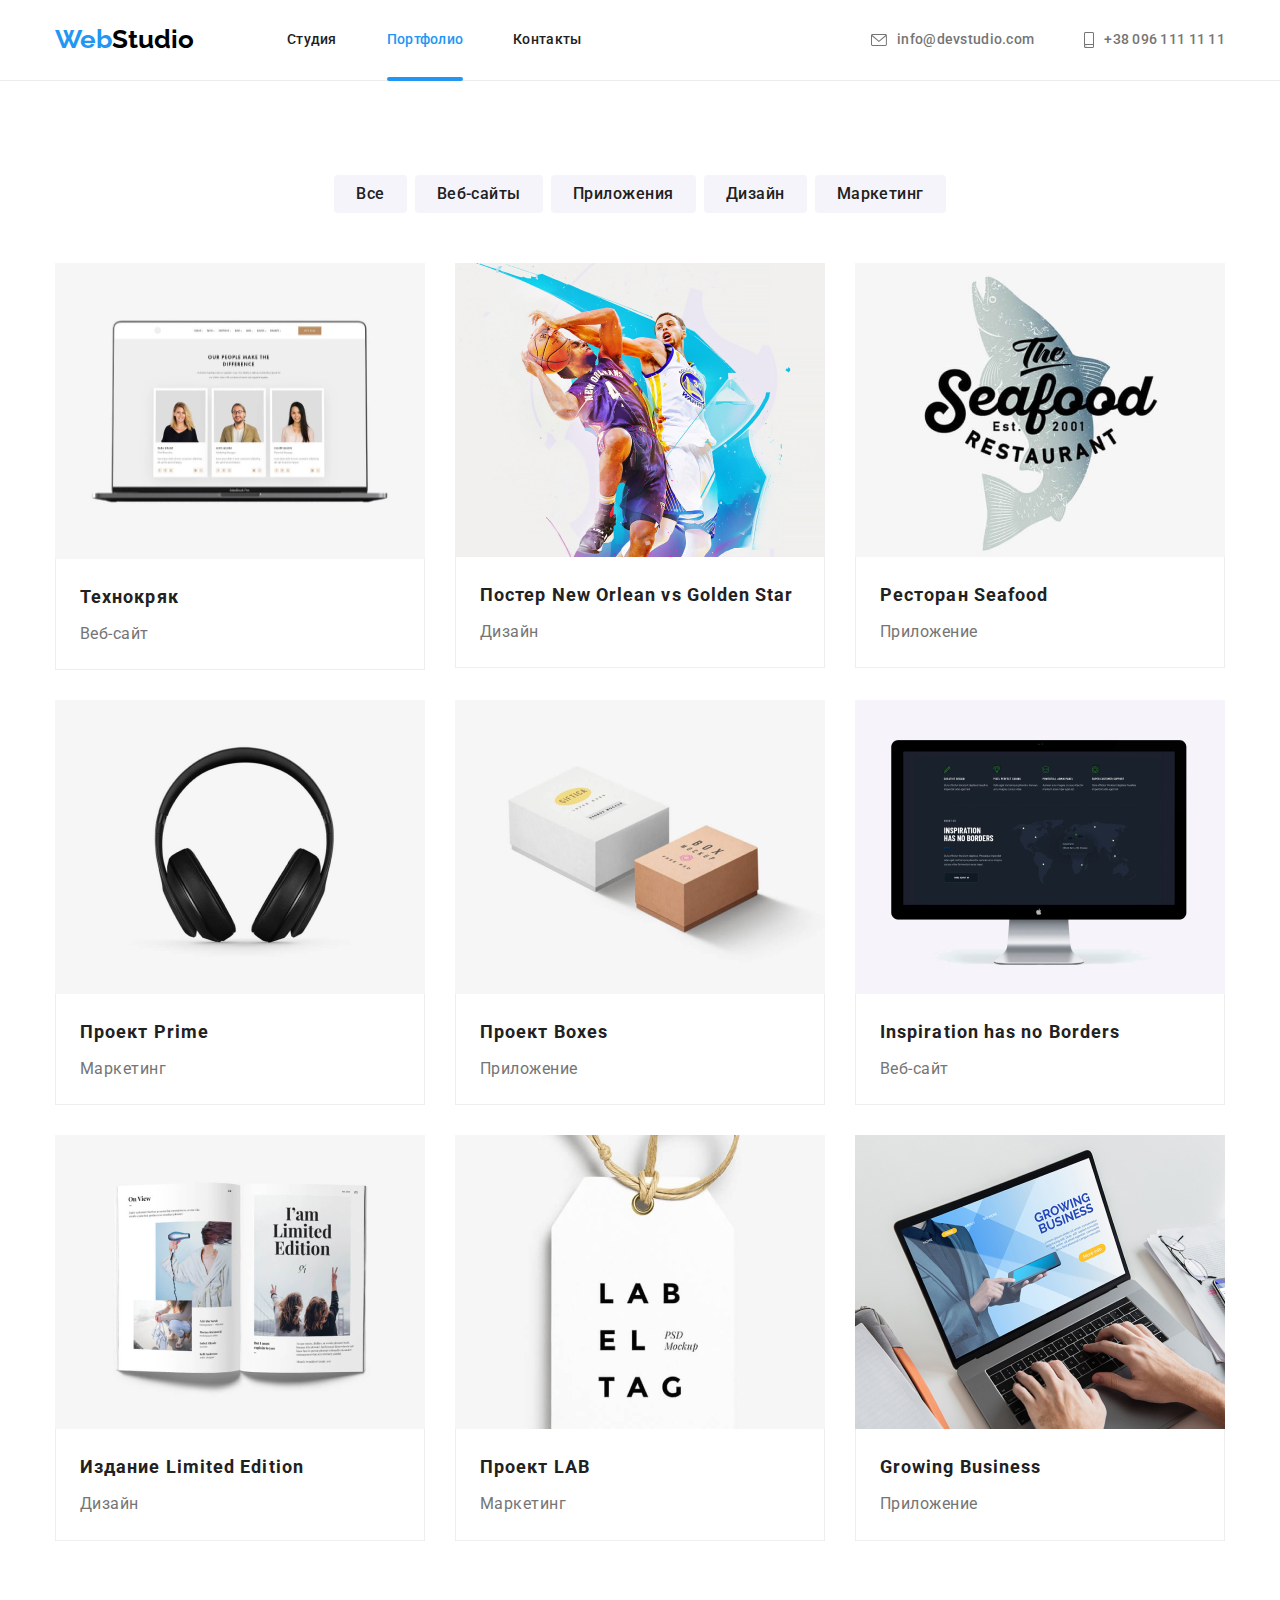
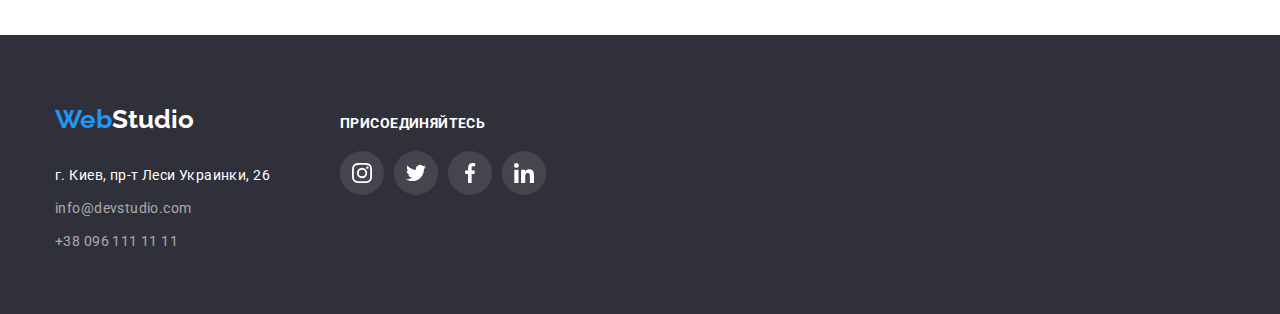
==== portfolio.html @ e7497362 "hw6" ====
<!DOCTYPE html>
<html lang="en">
  <head>
    <meta charset="UTF-8" />
    <meta http-equiv="X-UA-Compatible" content="IE=edge" />
    <meta name="viewport" content="width=<device-width>, initial-scale=1.0" />
    <title>Портфолио</title>
    <link rel="preconnect" href="https://fonts.googleapis.com" />
    <link rel="preconnect" href="https://fonts.gstatic.com" crossorigin />
    <link
      href="https://fonts.googleapis.com/css2?family=Raleway:wght@700&family=Roboto:wght@400;500;700;900&display=swap"
      rel="stylesheet"
    />
    <link rel="stylesheet" href="./css/normalize.css" />
    <link rel="stylesheet" href="./css/styles.css" />
  </head>
  <body>
    <header class="header">
      <div class="container header-link">
        <nav>
          <a href="./index.html" class="logo"><span class="web-blue">Web</span>Studio</a>
          <ul class="list site-nav">
            <li class="item"><a href="./index.html" class="nav-link">Студия</a></li>
            <li class="item"><a href="./portfolio.html" class="nav-link active">Портфолио</a></li>
            <li class="item"><a href="@" class="nav-link">Контакты</a></li>
          </ul>
        </nav>
        <ul class="list nav-contacts">
          <li class="item">
            <a href="mailto:info@devstudio.com" class="contacts header-email">
              <svg class="icon-email" width="20" height="20">
                <use href="./images/icons.svg#icon-icon-email"></use>
              </svg>
              info@devstudio.com</a
            >
          </li>
          <li class="item">
            <a href="tel:+380961111111" class="contacts header-phone"
              ><svg class="icon-phone" width="20" height="20">
                <use href="./images/icons.svg#icon-icon-phone"></use></svg
              >+38 096 111 11 11</a
            >
          </li>
        </ul>
      </div>
    </header>

    <main>
      <section class="portfolio">
        <div class="container">
          <h1 class="visually-hidden">Портфолио</h1>
          <ul class="btn-list list">
            <li><button type="button" class="menu-batton">Все</button></li>
            <li><button type="button" class="menu-batton">Веб-сайты</button></li>
            <li><button type="button" class="menu-batton">Приложения</button></li>
            <li><button type="button" class="menu-batton">Дизайн</button></li>
            <li><button type="button" class="menu-batton">Маркетинг</button></li>
          </ul>

          <ul class="portfolio-list list">
            <li class="portfolio-item">
              <a href="@" class="link-portfolio">
                <div class="portfolio-content">
                  <img src="./images/portfolio/img1.jpg" alt="Веб-сайт" width="370" height="296" />
                  <p class="portfolio-content-text">
                    Ресурс предлагает комплексные предложения с разным уровнем функционала и
                    сервисов. Все это позволит посетителю получить исчерпывающие сведения о компании
                    или частном лице.
                  </p>
                </div>

                <div class="portfolio-text">
                  <h2 class="portfolio-title">Технокряк</h2>
                  <p class="portfolio-descr">Веб-сайт</p>
                </div>
              </a>
            </li>

            <li class="portfolio-item">
              <a href="@" class="link-portfolio">
                <div class="portfolio-content">
                  <img src="./images/portfolio/img2.jpg" alt="Постер" width="370" />
                  <p class="portfolio-content-text">
                    Ресурс предлагает комплексные предложения с разным уровнем функционала и
                    сервисов. Все это позволит посетителю получить исчерпывающие сведения о компании
                    или частном лице.
                  </p>
                </div>
                <div class="portfolio-text">
                  <h2 class="portfolio-title">Постер New Orlean vs Golden Star</h2>
                  <p class="portfolio-descr">Дизайн</p>
                </div>
              </a>
            </li>
            <li class="portfolio-item">
              <a href="@" class="link-portfolio">
                <div class="portfolio-content">
                  <img src="./images/portfolio/img3.jpg" alt="Приложение" width="370" />
                  <p class="portfolio-content-text">
                    Ресурс предлагает комплексные предложения с разным уровнем функционала и
                    сервисов. Все это позволит посетителю получить исчерпывающие сведения о компании
                    или частном лице.
                  </p>
                </div>
                <div class="portfolio-text">
                  <h2 class="portfolio-title">Ресторан Seafood</h2>
                  <p class="portfolio-descr">Приложение</p>
                </div>
              </a>
            </li>
            <li class="portfolio-item">
              <a href="@" class="link-portfolio">
                <div class="portfolio-content">
                  <img src="./images/portfolio/img4.jpg" alt="Маркетинг" width="370" />
                  <p class="portfolio-content-text">
                    Ресурс предлагает комплексные предложения с разным уровнем функционала и
                    сервисов. Все это позволит посетителю получить исчерпывающие сведения о компании
                    или частном лице.
                  </p>
                </div>
                <div class="portfolio-text">
                  <h2 class="portfolio-title">Проект Prime</h2>
                  <p class="portfolio-descr">Маркетинг</p>
                </div>
              </a>
            </li>
            <li class="portfolio-item">
              <a href="@" class="link-portfolio">
                <div class="portfolio-content">
                  <img src="./images/portfolio/img5.jpg" alt="Приложение" width="370" />
                  <p class="portfolio-content-text">
                    Ресурс предлагает комплексные предложения с разным уровнем функционала и
                    сервисов. Все это позволит посетителю получить исчерпывающие сведения о компании
                    или частном лице.
                  </p>
                </div>
                <div class="portfolio-text">
                  <h2 class="portfolio-title">Проект Boxes</h2>
                  <p class="portfolio-descr">Приложение</p>
                </div>
              </a>
            </li>
            <li class="portfolio-item">
              <a href="@" class="link-portfolio">
                <div class="portfolio-content">
                  <img src="./images/portfolio/img6.jpg" alt="Веб-сайт" width="370" />
                  <p class="portfolio-content-text">
                    Ресурс предлагает комплексные предложения с разным уровнем функционала и
                    сервисов. Все это позволит посетителю получить исчерпывающие сведения о компании
                    или частном лице.
                  </p>
                </div>
                <div class="portfolio-text">
                  <h2 class="portfolio-title">Inspiration has no Borders</h2>
                  <p class="portfolio-descr">Веб-сайт</p>
                </div>
              </a>
            </li>
            <li class="portfolio-item">
              <a href="@" class="link-portfolio">
                <div class="portfolio-content">
                  <img src="./images/portfolio/img7.jpg" alt="Дизайн" width="370" />
                  <p class="portfolio-content-text">
                    Ресурс предлагает комплексные предложения с разным уровнем функционала и
                    сервисов. Все это позволит посетителю получить исчерпывающие сведения о компании
                    или частном лице.
                  </p>
                </div>
                <div class="portfolio-text">
                  <h2 class="portfolio-title">Издание Limited Edition</h2>
                  <p class="portfolio-descr">Дизайн</p>
                </div>
              </a>
            </li>
            <li class="portfolio-item">
              <a href="@" class="link-portfolio">
                <div class="portfolio-content">
                  <img src="./images/portfolio/img8.jpg" alt="Маркетинг" width="370" />
                  <p class="portfolio-content-text">
                    Ресурс предлагает комплексные предложения с разным уровнем функционала и
                    сервисов. Все это позволит посетителю получить исчерпывающие сведения о компании
                    или частном лице.
                  </p>
                </div>
                <div class="portfolio-text">
                  <h2 class="portfolio-title">Проект LAB</h2>
                  <p class="portfolio-descr">Маркетинг</p>
                </div>
              </a>
            </li>
            <li class="portfolio-item">
              <a href="@" class="link-portfolio">
                <div class="portfolio-content">
                  <img src="./images/portfolio/img9.jpg" alt="Приложение" width="370" />

                  <p class="portfolio-content-text">
                    Ресурс предлагает комплексные предложения с разным уровнем функционала и
                    сервисов. Все это позволит посетителю получить исчерпывающие сведения о компании
                    или частном лице.
                  </p>
                </div>
                <div class="portfolio-text">
                  <h2 class="portfolio-title">Growing Business</h2>
                  <p class="portfolio-descr">Приложение</p>
                </div>
              </a>
            </li>
          </ul>
        </div>
      </section>
    </main>

    <footer class="footer">
      <div class="container footer-content">
        <div class="all-contacts">
          <a href="./index.html" class="logo-footer"><span class="web-blue">Web</span>Studio</a>
          <address class="address-content">
            <p class="footer-address">г. Киев, пр-т Леси Украинки, 26</p>
            <ul class="footer-contact list">
              <li class="footer-email">
                <a href="mailto:info@devstudio.com" class="email">info@devstudio.com</a>
              </li>
              <li class="footer-number">
                <a href="tel:+380961111111" class="number">+38 096 111 11 11</a>
              </li>
            </ul>
          </address>
        </div>

        <div class="icon-social-media">
          <h2 class="cta">Присоединяйтесь</h2>
          <ul class="list icon-list">
            <li class="footer-icon-item">
              <a href="" class="footer-soc-link">
                <svg class="footer-soc-icon" width="20" height="20">
                  <use href="./images/icons.svg#icon-instagram-grey"></use>
                </svg>
              </a>
            </li>
            <li class="footer-icon-item">
              <a href="" class="footer-soc-link">
                <svg class="footer-soc-icon" width="20" height="20">
                  <use href="./images/icons.svg#icon-twitter-grey"></use>
                </svg>
              </a>
            </li>
            <li class="footer-icon-item">
              <a href="" class="footer-soc-link">
                <svg class="footer-soc-icon" width="20" height="20">
                  <use href="./images/icons.svg#icon-facebook-grey"></use>
                </svg>
              </a>
            </li>
            <li class="footer-icon-item">
              <a href="" class="footer-soc-link">
                <svg class="footer-soc-icon" width="20" height="20">
                  <use href="./images/icons.svg#icon-linkedin-grey"></use>
                </svg>
              </a>
            </li>
          </ul>
        </div>
      </div>
    </footer>
  </body>
</html>
---- css/styles.css ----
body {
  font-family: 'Roboto';
  color: #757575;
}

:root {
  --titles-text-color: #212121;
  --main-text-color: #757575;
  --accent-text-color: #2196f3;
}

.container {
  width: 1200px;
  padding: 0 15px;
  margin: 0 auto;
}

.header {
  border-bottom: 1px solid #ececec;
  background: #ffffff;
}

.logo {
  font-family: 'Raleway';
  font-style: normal;
  font-weight: 700;
  font-size: 26px;
  line-height: 1.9;
  color: #000000;
  text-decoration: none;
  margin-right: 93px;
}

.web-blue {
  font-family: 'Raleway';
  font-style: normal;
  font-weight: 700;
  font-size: 26px;
  line-height: 1.9;
  color: var(--accent-text-color);
}

.list {
  list-style: none;
  margin: 0;
  padding: 0;
}

img {
  display: block;
}

h1,
h2,
h3,
p {
  margin-top: 0;
  margin-bottom: 0;
}

.site-nav {
  display: flex;
  padding-left: 0;
}

.nav-content {
  display: flex;
  align-items: center;
}

.site-nav {
  gap: 50px;
}

.nav-link {
  font-weight: 500;
  font-size: 14px;
  line-height: 1.1;
  letter-spacing: 0.02em;
  color: var(--titles-text-color);
  text-decoration: none;
  padding-top: 32px;
  padding-bottom: 32px;
  display: block;

  transition: color 250ms cubic-bezier(0.4, 0, 0.2, 1);
}

.nav-link:hover {
  color: var(--accent-text-color);
}
.nav-link:focus {
  color: var(--accent-text-color);
}

.active {
  color: var(--accent-text-color);
  position: relative;
}

.active::after {
  content: '';
  width: 100%;
  height: 4px;
  bottom: -1.5px;
  left: 0;
  background: var(--accent-text-color);
  border-radius: 2px;
  display: block;
  position: absolute;
}

.nav-contacts {
  display: flex;
  margin-left: auto;
  gap: 50px;
}

nav {
  display: flex;
  align-items: center;
}

.icon-email {
  width: 16px;
  height: 12px;
  margin-right: 10px;
  fill: currentColor;
}

.icon-phone {
  width: 10px;
  height: 16px;
  margin-right: 10px;
  fill: currentColor;
}

.contacts {
  font-weight: 500;
  font-size: 14px;
  line-height: 1.1;
  letter-spacing: 0.02em;
  text-decoration: none;
  color: var(--main-text-color);
  padding-top: 32px;
  padding-bottom: 32px;
  display: flex;
  align-items: center;

  transition: color 250ms cubic-bezier(0.4, 0, 0.2, 1);
}

.contacts:hover {
  color: var(--accent-text-color);
}

.contacts:focus {
  color: var(--accent-text-color);
}

.header-link {
  display: flex;
}

.hero {
  background: #2f303a;
  padding-top: 200px;
  padding-bottom: 200px;
  text-align: center;
}

.overlay {
  max-width: 1600px;
  height: 600px;
  background-image: linear-gradient(to right, rgba(47, 48, 58, 0.4), rgba(47, 48, 58, 0.4)),
    url(../images/studio/hero-img.jpg);
  margin: 0 auto;
  padding-top: 200px;
  padding-bottom: 200px;
  text-align: center;
}

.title {
  font-weight: 900;
  font-size: 44px;
  line-height: 1.4;
  letter-spacing: 0.06em;
  text-transform: uppercase;
  color: #ffffff;
  margin: 0 auto 30px;
  max-width: 696px;
}

.order-buttom {
  background: var(--accent-text-color);
  box-shadow: 0px 4px 4px rgba(0, 0, 0, 0.15);
  border-radius: 4px;
  border: none;
  font-family: 'Roboto';
  font-style: normal;
  font-weight: 700;
  font-size: 16px;
  line-height: 1.9;
  color: #ffffff;
  cursor: pointer;
  padding: 10px 32px;

  transition: background 250ms cubic-bezier(0.4, 0, 0.2, 1);
}
.order-buttom:hover {
  background: #188ce8;
}

.order-buttom:focus {
  background: var(--accent-text-color);
}

.benefits {
  display: flex;
  gap: 30px;
}

.benefits-content {
  width: 270px;
}

.benefits-content::before {
  content: '';
  display: block;
  height: 120px;
  background-color: #f5f4fa;
  background-position: center;
  background-size: 70px;
  background-repeat: no-repeat;
}
.icon-attention::before {
  background-image: url(../images/icon/benefits1.svg);
}

.icon-punctuality::before {
  background-image: url(../images/icon/benefits2.svg);
}

.icon-planning::before {
  background-image: url(../images/icon/benefits3.svg);
}

.icon-technologies::before {
  background-image: url(../images/icon/benefits4.svg);
}

.benefits-title {
  font-weight: 700;
  font-size: 14px;
  line-height: 1.1;
  letter-spacing: 0.03em;
  text-transform: uppercase;
  color: var(--titles-text-color);
  margin-top: 30px;
  margin-bottom: 10px;
}
.benefits-descr {
  font-size: 14px;
  line-height: 1.7;
  letter-spacing: 0.03em;
}

.main-benefits {
  padding-top: 94px;
  padding-bottom: 94px;
}

.business-title {
  font-weight: 700;
  font-size: 36px;
  line-height: 1.2;
  text-align: center;
  letter-spacing: 0.03em;
  color: var(--titles-text-color);
  margin-bottom: 50px;
}

.business {
  padding-bottom: 94px;
}
.business-list {
  display: flex;
  gap: 30px;
}

.business-item {
  width: 370px;
  position: relative;
}

.business-dscr {
  position: absolute;
  bottom: 0;
  background: rgba(47, 48, 58, 0.8);
  width: 370px;
  height: 70px;
  font-weight: 700;
  font-size: 14px;
  line-height: 16px;
  text-align: center;
  letter-spacing: 0.03em;
  text-transform: uppercase;
  color: #ffffff;
  padding-top: 27px;
}

.team {
  background: #f5f4fa;
  padding-top: 94px;
  padding-bottom: 94px;
}

.man {
  background-color: #ffffff;
  width: 270px;
  box-shadow: 0px 1px 3px rgba(0, 0, 0, 0.12), 0px 1px 1px rgba(0, 0, 0, 0.14),
    0px 2px 1px rgba(0, 0, 0, 0.2);
  border-radius: 0px 0px 4px 4px;
}

.man-list {
  gap: 30px;
  display: flex;
}
.our-team-title {
  font-weight: 700;
  font-size: 36px;
  line-height: 1.2;
  text-align: center;
  letter-spacing: 0.03em;
  color: var(--titles-text-color);
  margin-bottom: 50px;
}

.name {
  font-weight: 500;
  font-size: 16px;
  line-height: 1.2;
  text-align: center;
  letter-spacing: 0.03em;
  color: var(--titles-text-color);
  margin-bottom: 10px;
}

.profession {
  font-size: 16px;
  line-height: 1.2;
  text-align: center;
  letter-spacing: 0.03em;
  margin-bottom: 16px;
}

.team-content {
  padding: 30px 30px;
}

.icon-soc {
  display: flex;
  justify-content: center;
  gap: 10px;
}

.soc-link {
  width: 44px;
  height: 44px;
  border-radius: 50%;
  display: flex;
  align-items: center;
  justify-content: center;
  color: #afb1b8;

  transition: background 250ms cubic-bezier(0.4, 0, 0.2, 1),
    color 250ms cubic-bezier(0.4, 0, 0.2, 1);
}

.soc-icon {
  fill: currentColor;
}

.soc-link:hover {
  color: #ffffff;
  background: #2196f3;
}

.soc-link:focus {
  color: #ffffff;
  background: #2196f3;
}

/* .soc-link:hover {
  background: #2196f3;
}

.soc-link:focus {
  background: #2196f3;
}

.soc-link:hover .soc-icon {
  fill: #ffffff;
}

.soc-icon {
  fill: #afb1b8;
} */

.regular-customers {
  padding-top: 94px;
  padding-bottom: 94px;
}

.customers-title {
  font-weight: 700;
  font-size: 36px;
  line-height: 42px;
  text-align: center;
  letter-spacing: 0.03em;
  color: var(--titles-text-color);
  margin-bottom: 50px;
}

.customers-list {
  display: flex;
  gap: 30px;
  justify-content: center;
}

.customers-link:hover {
  border: 1px solid var(--accent-text-color);
  border-radius: 4px;
  color: var(--accent-text-color);
}

.customers-link:focus {
  border: 1px solid var(--accent-text-color);
  border-radius: 4px;
  color: var(--accent-text-color);
}

.customers-link {
  width: 170px;
  height: 92px;
  color: #afb1b8;
  border: 1px solid #afb1b8;
  border-radius: 4px;
  display: flex;
  justify-content: center;
  align-items: center;

  transition: border 250ms cubic-bezier(0.4, 0, 0.2, 1), color 250ms cubic-bezier(0.4, 0, 0.2, 1),
    border-radius 250ms cubic-bezier(0.4, 0, 0.2, 1);
}

.customers-icon {
  fill: currentColor;
}

.email {
  font-size: 14px;
  line-height: 1.7;
  letter-spacing: 0.03em;
  font-style: normal;
  color: rgba(255, 255, 255, 0.6);
  text-decoration: none;
}

.number {
  font-size: 14px;
  line-height: 1.7;
  letter-spacing: 0.03em;
  font-style: normal;
  color: rgba(255, 255, 255, 0.6);
  text-decoration: none;
}

footer {
  background: #2f303a;
  padding-top: 60px;
  padding-bottom: 60px;
}

.footer-email {
  margin-bottom: 9px;
}

.address-content {
  margin-top: 20px;
}

.footer-address {
  margin-bottom: 9px;
  font-size: 14px;
  line-height: 1.7;
  letter-spacing: 0.03em;
  font-style: normal;
  color: #ffffff;
}

.logo-footer {
  font-family: 'Raleway';
  font-style: normal;
  font-weight: 700;
  font-size: 26px;
  line-height: 1.2;
  color: #ffffff;
  text-decoration: none;
}

.cta {
  font-weight: 700;
  font-size: 14px;
  line-height: 1.1;
  letter-spacing: 0.03em;
  text-transform: uppercase;
  color: #ffffff;
  margin-bottom: 20px;
}

.footer-content {
  display: flex;
  align-items: baseline;
}

.all-contacts {
  margin-right: 70px;
}

.icon-list {
  display: flex;
  gap: 10px;
}

.footer-soc-link {
  background: rgba(255, 255, 255, 0.1);
  width: 44px;
  height: 44px;
  border-radius: 50%;
  display: flex;
  align-items: center;
  justify-content: center;
  fill: #ffffff;

  transition: background 250ms cubic-bezier(0.4, 0, 0.2, 1);
}

.footer-soc-link:hover {
  background: var(--accent-text-color);
}

.footer-soc-link:focus {
  background: var(--accent-text-color);
}

.btn-list {
  display: flex;
  justify-content: center;
  margin-bottom: 50px;
  gap: 8px;
}

.menu-batton {
  font-family: 'Roboto';
  background: #f5f4fa;
  font-weight: 500;
  font-size: 16px;
  line-height: 1.6;
  text-align: center;
  letter-spacing: 0.03em;
  color: #212121;
  border: none;
  cursor: pointer;
  padding: 6px 22px;
  border-radius: 4px;

  transition: background 250ms cubic-bezier(0.4, 0, 0.2, 1),
    color 250ms cubic-bezier(0.4, 0, 0.2, 1), box-shadow 250ms cubic-bezier(0.4, 0, 0.2, 1);
}

.menu-batton:hover {
  background: var(--accent-text-color);
  color: #ffffff;
  box-shadow: 0px 3px 1px rgba(0, 0, 0, 0.1), 0px 1px 2px rgba(0, 0, 0, 0.08),
    0px 2px 2px rgba(0, 0, 0, 0.12);
}
.menu-batton:focus {
  background: var(--accent-text-color);
  color: #ffffff;
  box-shadow: 0px 3px 1px rgba(0, 0, 0, 0.1), 0px 1px 2px rgba(0, 0, 0, 0.08),
    0px 2px 2px rgba(0, 0, 0, 0.12);
}

.link-portfolio {
  text-decoration: none;
  display: block;

  transition: box-shadow 250ms cubic-bezier(0.4, 0, 0.2, 1);
}

.portfolio-content {
  position: relative;
  overflow: hidden;
}

.portfolio-content-text {
  font-size: 18px;
  line-height: 1.6;
  letter-spacing: 0.03em;
  color: #ffffff;
  background: rgba(33, 150, 243, 0.9);
  position: absolute;
  padding: 63px 24px;
  width: 100%;
  height: 100%;
  top: 0;
  transform: translateY(100%);
  transition: transform 250ms cubic-bezier(0.4, 0, 0.2, 1);
}

.portfolio-item:hover .portfolio-content-text {
  transform: translateY(0);
}

.link-portfolio:hover {
  box-shadow: 0px 1px 1px rgba(0, 0, 0, 0.12), 0px 4px 4px rgba(0, 0, 0, 0.06),
    1px 4px 6px rgba(0, 0, 0, 0.16);
}

.link-portfolio:focus {
  box-shadow: 0px 1px 1px rgba(0, 0, 0, 0.12), 0px 4px 4px rgba(0, 0, 0, 0.06),
    1px 4px 6px rgba(0, 0, 0, 0.16);
}

.portfolio-list {
  display: flex;
  flex-wrap: wrap;
  gap: 30px;
}

.portfolio-title {
  font-weight: 700;
  font-size: 18px;
  line-height: 2;
  letter-spacing: 0.06em;
  color: var(--titles-text-color);
  margin-bottom: 4px;
}

.portfolio-descr {
  font-size: 16px;
  line-height: 1.9;
  letter-spacing: 0.03em;
  color: var(--main-text-color);
}

.portfolio-text {
  padding: 20px 24px;
  border-bottom: 1px solid #eeeeee;
  border-left: 1px solid #eeeeee;
  border-right: 1px solid #eeeeee;
}

.portfolio {
  padding-top: 94px;
  padding-bottom: 94px;
}

.visually-hidden {
  position: absolute;
  width: 1px;
  height: 1px;
  margin: -1px;
  border: 0;
  padding: 0;
  white-space: nowrap;
  clip-path: inset(100%);
  clip: rect(0 0 0 0);
  overflow: hidden;
}

.backdrop {
  position: fixed;
  top: 0;
  left: 0;
  width: 100%;
  height: 100%;
  background: rgba(0, 0, 0, 0.2);
  opacity: 1;

  transition: opacity 250ms cubic-bezier(0.4, 0, 0.2, 1),
    visibility 250ms cubic-bezier(0.4, 0, 0.2, 1);
}
.modal {
  position: absolute;
  top: 50%;
  left: 50%;
  width: 528px;
  min-height: 581px;
  background: #ffffff;
  box-shadow: 0px 1px 3px rgba(0, 0, 0, 0.12), 0px 1px 1px rgba(0, 0, 0, 0.14),
    0px 2px 1px rgba(0, 0, 0, 0.2);
  border-radius: 4px;

  transform: translate(-50%, -50%) scale(1);
  transition: transform 250ms cubic-bezier(0.4, 0, 0.2, 1);
}

.backdrop.is-hidden .modal {
  transform: translate(-50%, -50%) scale(0);
}

.modal-close {
  border: 1px solid rgba(0, 0, 0, 0.1);
  border-radius: 50%;
  right: 8px;
  top: 8px;
  background: #ffffff;
  cursor: pointer;
  position: absolute;
  width: 30px;
  height: 30px;
}

.icon-modal-close {
  width: 11px;
  height: 11px;
}

.is-hidden {
  opacity: 0;
  visibility: hidden;
  pointer-events: none;
}

form {
  padding: 40px;
}

.form-modal {
  text-align: center;
  width: 528px;
  min-height: 581px;
}

.form-title {
  font-weight: 700;
  font-size: 20px;
  line-height: 1.15;
  text-align: center;
  letter-spacing: 0.03em;
  color: #212121;
  margin-bottom: 12px;
}

.form-list {
  display: flex;
  flex-direction: column;
  margin-bottom: 10px;
  text-align: left;
  width: 100%;
}

.form-list input {
  margin: 0;
  padding: 11px 12px 11px 12px;
  border: 1px solid rgba(33, 33, 33, 0.2);
  border-radius: 4px;
}

.form-list label {
  margin-bottom: 4px;
  font-size: 12px;
  line-height: 1.7;

  letter-spacing: 0.01em;

  color: #757575;
}

.form-list input::placeholder {
  font-size: 12px;
  line-height: 1.7;
  letter-spacing: 0.01em;
  margin-bottom: 10px;

  color: rgba(117, 117, 117, 0.5);
}

.form-checkbox {
  margin-top: 20px;
}

.input-comment {
  height: 120px;
  width: 100%;
}

.one-checkbox {
  font-size: 14px;
  line-height: 1.7;
  letter-spacing: 0.03em;
  color: #757575;
}
.modal-link {
  color: rgba(33, 150, 243, 1);
}

.form-checkbox input[type='checkbox'] {
  width: 16px;
  height: 15px;
}

.modal-btn {
  background: #2196f3;
  box-shadow: 0px 4px 4px rgba(0, 0, 0, 0.15);
  border-radius: 4px;
  padding: 10px 55px;
  border: none;
  margin-top: 30px;
  color: #ffffff;
}
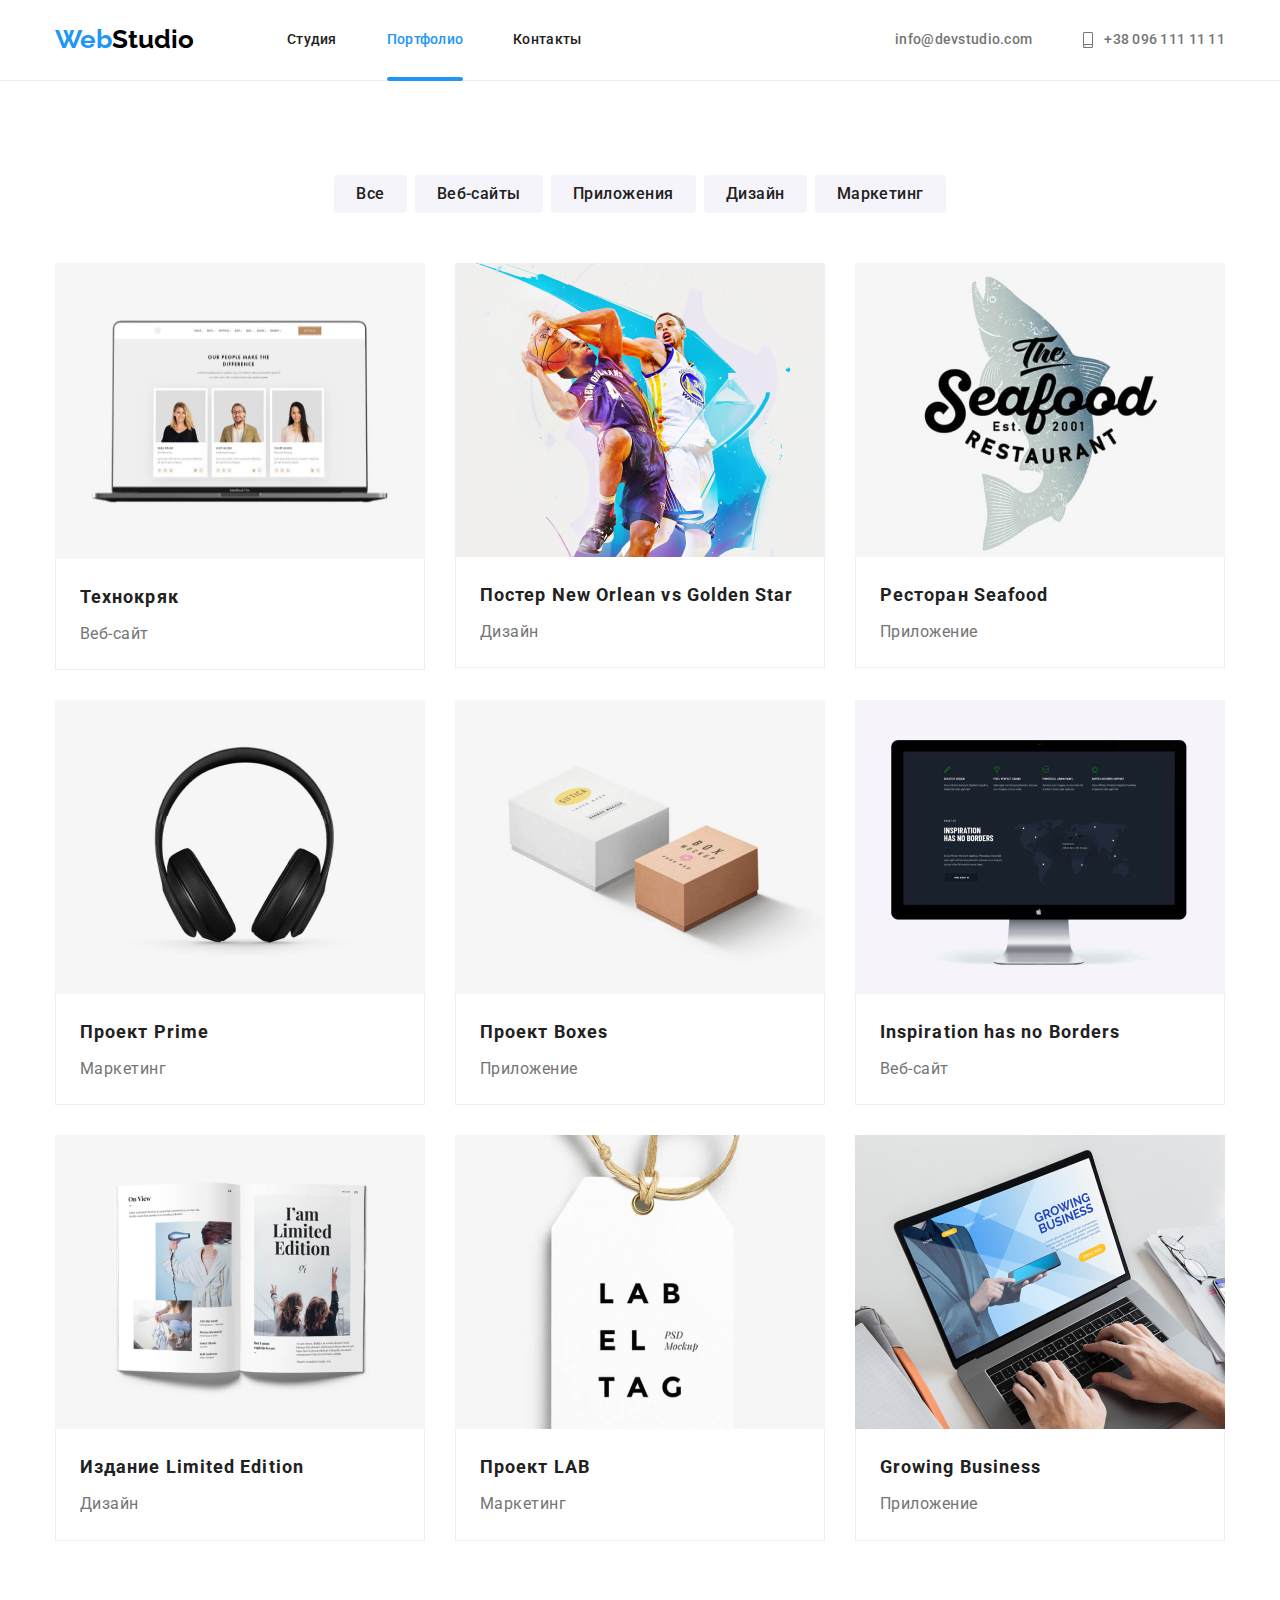
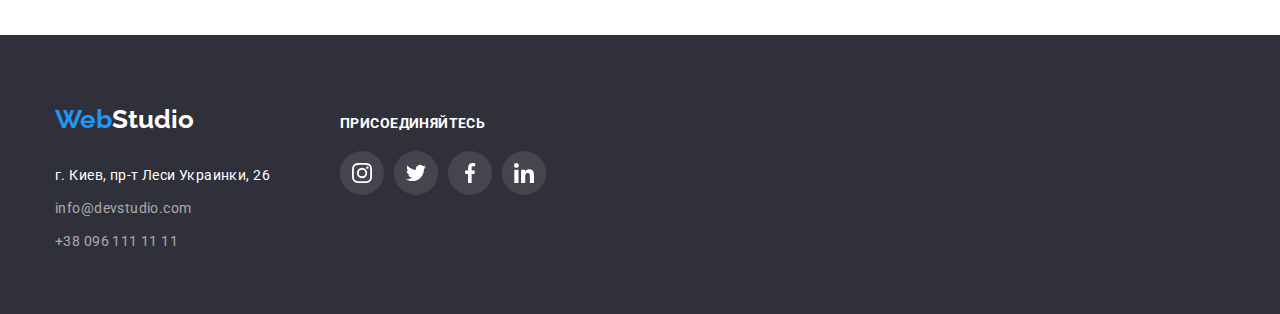
==== commit 5608033a: "hw6" ====
--- a/portfolio.html
+++ b/portfolio.html
@@ -28,15 +28,15 @@
         <ul class="list nav-contacts">
           <li class="item">
             <a href="mailto:info@devstudio.com" class="contacts header-email">
-              <svg class="icon-email" width="20" height="20">
-                <use href="./images/icons.svg#icon-icon-email"></use>
+              <svg class="icon-email" width="16" height="12">
+                <use href="../goit-markup-hw-06/images/icons.svg#icon-icon-email"></use>
               </svg>
-              info@devstudio.com</a
-            >
+              info@devstudio.com
+            </a>
           </li>
           <li class="item">
             <a href="tel:+380961111111" class="contacts header-phone"
-              ><svg class="icon-phone" width="20" height="20">
+              ><svg class="icon-phone" width="12" height="16">
                 <use href="./images/icons.svg#icon-icon-phone"></use></svg
               >+38 096 111 11 11</a
             >
--- a/css/styles.css
+++ b/css/styles.css
@@ -121,20 +121,15 @@
   align-items: center;
 }
 
-.icon-email {
-  width: 16px;
-  height: 12px;
+.icon-phone {
   margin-right: 10px;
   fill: currentColor;
 }
 
-.icon-phone {
-  width: 10px;
-  height: 16px;
+.icon-email {
   margin-right: 10px;
   fill: currentColor;
 }
-
 .contacts {
   font-weight: 500;
   font-size: 14px;
@@ -146,6 +141,7 @@
   padding-bottom: 32px;
   display: flex;
   align-items: center;
+  position: relative;
 
   transition: color 250ms cubic-bezier(0.4, 0, 0.2, 1);
 }
@@ -553,6 +549,64 @@
 
 .footer-soc-link:focus {
   background: var(--accent-text-color);
+}
+
+.subscription {
+  margin-left: 93px;
+}
+
+.footer-form-subscription {
+  padding: 0;
+  display: flex;
+}
+
+/* .footer-subscription-content {
+  display: flex;
+} */
+
+.subscription-title {
+  font-weight: 700;
+  font-size: 14px;
+  line-height: 1.4;
+  letter-spacing: 0.03em;
+  text-transform: uppercase;
+  color: #ffffff;
+}
+
+.input-subscription {
+  width: 358px;
+  height: 50px;
+  padding: 15px;
+  margin-top: 20px;
+  border: 1px solid rgba(255, 255, 255, 0.3);
+  filter: drop-shadow(0px 4px 4px rgba(0, 0, 0, 0.15));
+  border-radius: 4px;
+  background: transparent;
+}
+
+.subscription-btn {
+  background: var(--accent-text-color);
+  box-shadow: 0px 4px 4px rgba(0, 0, 0, 0.15);
+  border-radius: 4px;
+  border: none;
+  padding: 10px 28px;
+  font-weight: 700;
+  font-size: 16px;
+  line-height: 1.9;
+  letter-spacing: 0.06em;
+  color: #ffffff;
+  min-width: 200px;
+  margin-left: 12px;
+  align-items: center;
+  display: flex;
+}
+
+.subscription-btn::after {
+  content: '';
+  background-image: url(../images/icon/icon-send.svg);
+  height: 24px;
+  width: 24px;
+  margin-left: 10px;
 }
 
 .btn-list {
@@ -727,6 +781,11 @@
 .icon-modal-close {
   width: 11px;
   height: 11px;
+  transition: fill 250ms cubic-bezier(0.4, 0, 0.2, 1);
+}
+
+.modal-close:hover .icon-modal-close {
+  fill: var(--accent-text-color);
 }
 
 .is-hidden {
@@ -735,7 +794,7 @@
   pointer-events: none;
 }
 
-form {
+.form-modal {
   padding: 40px;
 }
 
@@ -751,7 +810,7 @@
   line-height: 1.15;
   text-align: center;
   letter-spacing: 0.03em;
-  color: #212121;
+  color: var(--titles-text-color);
   margin-bottom: 12px;
 }
 
@@ -763,9 +822,44 @@
   width: 100%;
 }
 
+.form-list {
+  position: relative;
+}
+
+.icon-name,
+.icon-number,
+.form-icon-email {
+  position: absolute;
+  bottom: 11px;
+  left: 12px;
+  display: block;
+  width: 20px;
+  height: 20px;
+
+  transition: fill 250ms cubic-bezier(0.4, 0, 0.2, 1);
+}
+
+.input-name:hover,
+.input-number:hover,
+.input-email:hover {
+  border: 1px solid var(--accent-text-color);
+
+  transition: border 250ms cubic-bezier(0.4, 0, 0.2, 1);
+}
+
+.input-name:hover + .icon-name,
+.input-number:hover + .icon-number,
+.input-email:hover + .form-icon-email {
+  fill: var(--accent-text-color);
+}
+
+.form-icon-email {
+  fill: #000000;
+}
+
 .form-list input {
   margin: 0;
-  padding: 11px 12px 11px 12px;
+  padding: 11px 12px 11px 40px;
   border: 1px solid rgba(33, 33, 33, 0.2);
   border-radius: 4px;
 }
@@ -780,7 +874,7 @@
   color: #757575;
 }
 
-.form-list input::placeholder {
+.form-list textarea::placeholder {
   font-size: 12px;
   line-height: 1.7;
   letter-spacing: 0.01em;
@@ -789,6 +883,12 @@
   color: rgba(117, 117, 117, 0.5);
 }
 
+.form-list textarea {
+  border: 1px solid rgba(33, 33, 33, 0.2);
+  border-radius: 4px;
+  resize: none;
+}
+
 .form-checkbox {
   margin-top: 20px;
 }
@@ -814,11 +914,17 @@
 }
 
 .modal-btn {
-  background: #2196f3;
+  background: var(--accent-text-color);
   box-shadow: 0px 4px 4px rgba(0, 0, 0, 0.15);
   border-radius: 4px;
   padding: 10px 55px;
   border: none;
   margin-top: 30px;
   color: #ffffff;
-}
+
+  transition: background 250ms cubic-bezier(0.4, 0, 0.2, 1);
+}
+
+.modal-btn:hover {
+  background-color: #188ce8;
+}
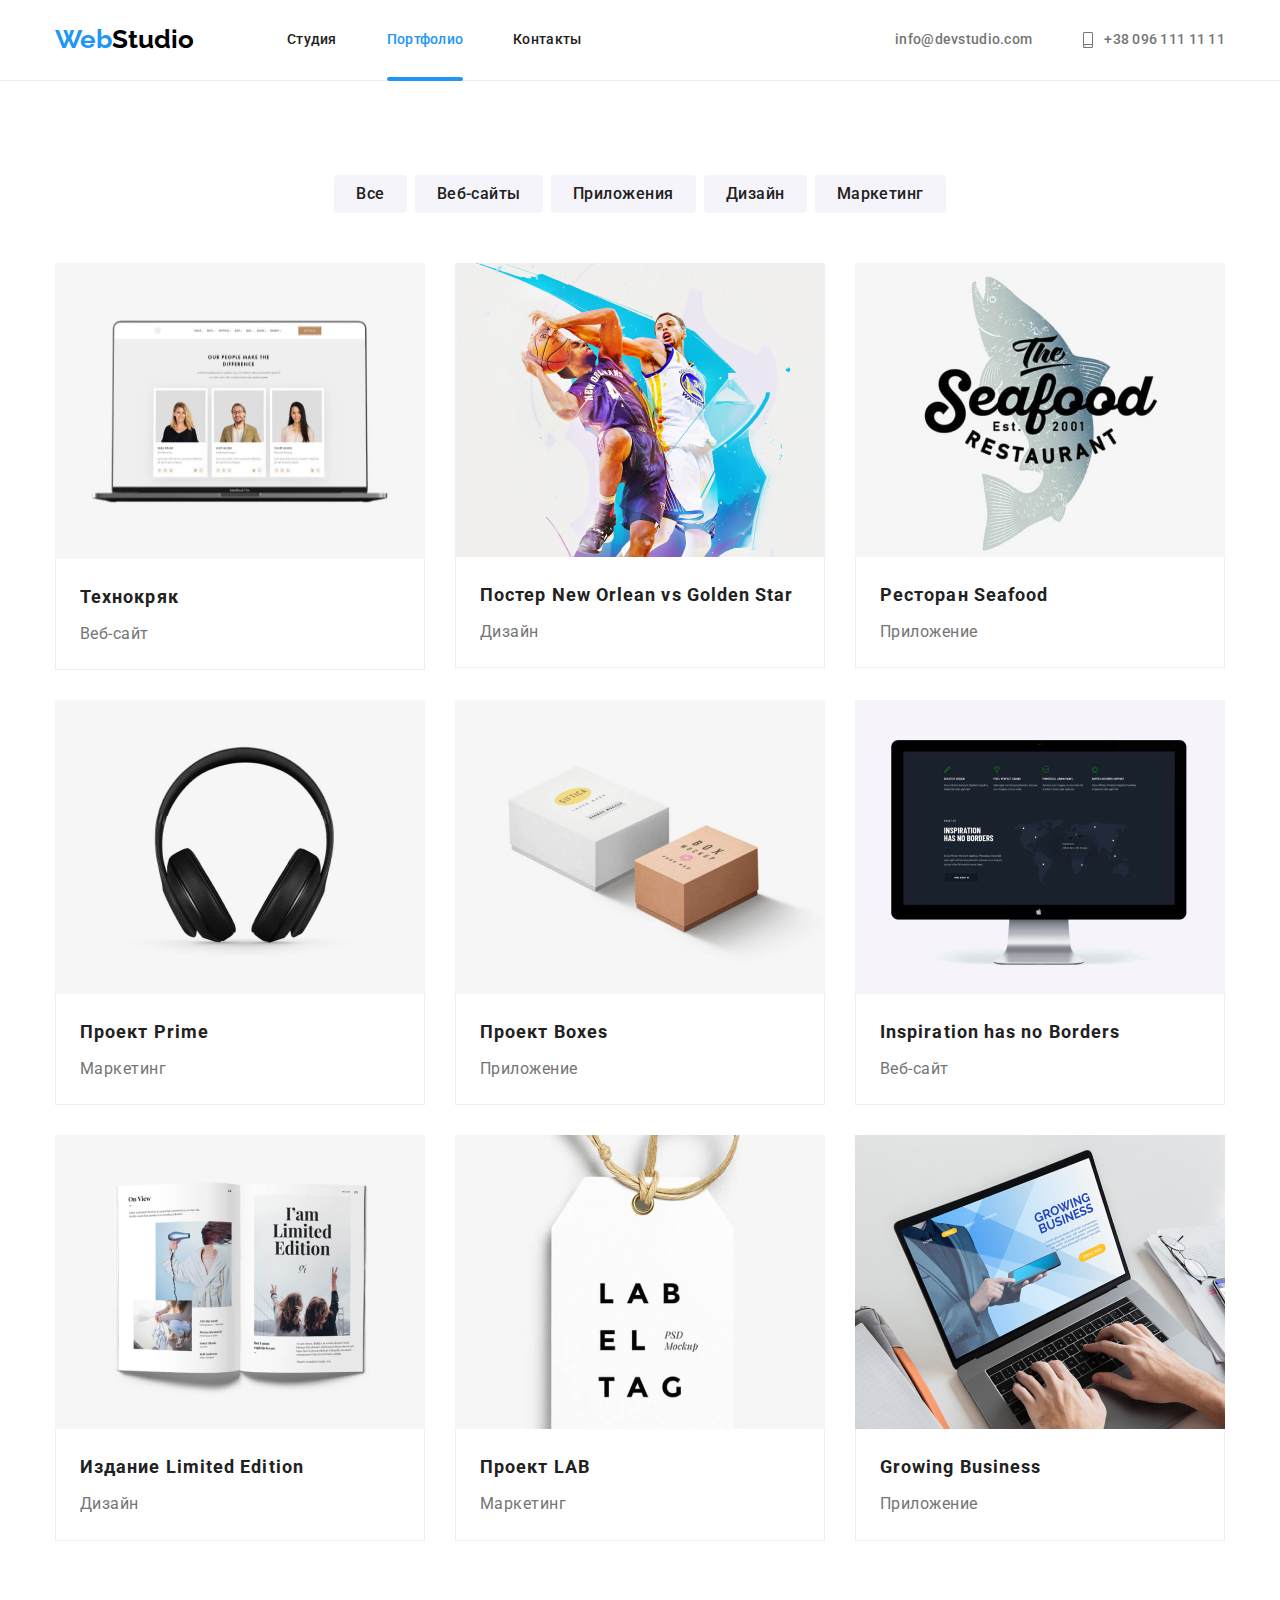
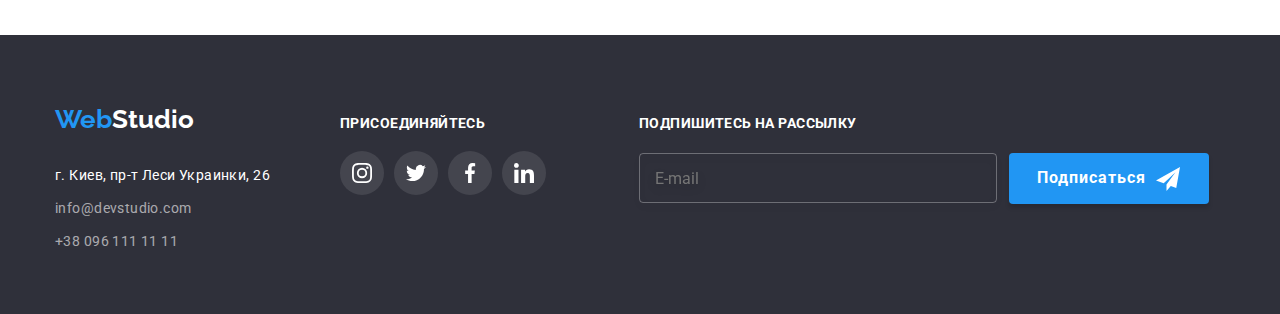
==== commit cbe8e453: "hw6" ====
--- a/portfolio.html
+++ b/portfolio.html
@@ -260,6 +260,13 @@
             </li>
           </ul>
         </div>
+        <div class="subscription">
+          <h2 class="subscription-title">Подпишитесь на рассылку</h2>
+          <form name="footer-form-subscription" class="footer-form-subscription">
+            <input type="email" id="subscription" placeholder="E-mail" class="input-subscription" />
+            <button type="submit" class="subscription-btn">Подписаться</button>
+          </form>
+        </div>
       </div>
     </footer>
   </body>
--- a/css/styles.css
+++ b/css/styles.css
@@ -14,6 +14,8 @@
   padding: 0 15px;
   margin: 0 auto;
 }
+
+/* --------------------------HEADER--------------------------- */
 
 .header {
   border-bottom: 1px solid #ececec;
@@ -158,6 +160,8 @@
   display: flex;
 }
 
+/* --------------------------HERO--------------------------- */
+
 .hero {
   background: #2f303a;
   padding-top: 200px;
@@ -211,6 +215,8 @@
   background: var(--accent-text-color);
 }
 
+/* --------------------------BENEFITS--------------------------- */
+
 .benefits {
   display: flex;
   gap: 30px;
@@ -266,6 +272,8 @@
   padding-bottom: 94px;
 }
 
+/* --------------------------BUSINESS--------------------------- */
+
 .business-title {
   font-weight: 700;
   font-size: 36px;
@@ -305,6 +313,8 @@
   padding-top: 27px;
 }
 
+/* --------------------------TEAM--------------------------- */
+
 .team {
   background: #f5f4fa;
   padding-top: 94px;
@@ -404,6 +414,8 @@
   fill: #afb1b8;
 } */
 
+/* --------------------------CUSTOMERS--------------------------- */
+
 .regular-customers {
   padding-top: 94px;
   padding-bottom: 94px;
@@ -473,6 +485,8 @@
   text-decoration: none;
 }
 
+/* --------------------------FOOTER--------------------------- */
+
 footer {
   background: #2f303a;
   padding-top: 60px;
@@ -560,10 +574,6 @@
   display: flex;
 }
 
-/* .footer-subscription-content {
-  display: flex;
-} */
-
 .subscription-title {
   font-weight: 700;
   font-size: 14px;
@@ -571,17 +581,19 @@
   letter-spacing: 0.03em;
   text-transform: uppercase;
   color: #ffffff;
+  margin-bottom: 20px;
 }
 
 .input-subscription {
   width: 358px;
   height: 50px;
   padding: 15px;
-  margin-top: 20px;
   border: 1px solid rgba(255, 255, 255, 0.3);
   filter: drop-shadow(0px 4px 4px rgba(0, 0, 0, 0.15));
   border-radius: 4px;
   background: transparent;
+  outline: none;
+  color: var(--main-text-color);
 }
 
 .subscription-btn {
@@ -599,6 +611,8 @@
   margin-left: 12px;
   align-items: center;
   display: flex;
+
+  transition: background 250ms cubic-bezier(0.4, 0, 0.2, 1);
 }
 
 .subscription-btn::after {
@@ -608,6 +622,11 @@
   width: 24px;
   margin-left: 10px;
 }
+.subscription-btn:hover {
+  background: #188ce8;
+}
+
+/* --------------------------PORTFOLIO PAGE--------------------------- */
 
 .btn-list {
   display: flex;
@@ -735,6 +754,8 @@
   overflow: hidden;
 }
 
+/* --------------------------MODAL--------------------------- */
+
 .backdrop {
   position: fixed;
   top: 0;
@@ -822,7 +843,7 @@
   width: 100%;
 }
 
-.form-list {
+.icon-content {
   position: relative;
 }
 
@@ -839,22 +860,17 @@
   transition: fill 250ms cubic-bezier(0.4, 0, 0.2, 1);
 }
 
-.input-name:hover,
-.input-number:hover,
-.input-email:hover {
+.input-name:focus-within,
+.input-number:focus-within,
+.input-email:focus-within,
+.input-comment:focus-within {
   border: 1px solid var(--accent-text-color);
-
-  transition: border 250ms cubic-bezier(0.4, 0, 0.2, 1);
-}
-
-.input-name:hover + .icon-name,
-.input-number:hover + .icon-number,
-.input-email:hover + .form-icon-email {
+}
+
+.input-name:focus-within + .icon-name,
+.input-number:focus-within + .icon-number,
+.input-email:focus-within + .form-icon-email {
   fill: var(--accent-text-color);
-}
-
-.form-icon-email {
-  fill: #000000;
 }
 
 .form-list input {
@@ -862,6 +878,15 @@
   padding: 11px 12px 11px 40px;
   border: 1px solid rgba(33, 33, 33, 0.2);
   border-radius: 4px;
+  width: 448px;
+  color: var(--main-text-color);
+  outline: none;
+
+  transition: border 250ms cubic-bezier(0.4, 0, 0.2, 1);
+}
+
+.input-comment {
+  color: var(--main-text-color);
 }
 
 .form-list label {
@@ -896,9 +921,63 @@
 .input-comment {
   height: 120px;
   width: 100%;
-}
-
-.one-checkbox {
+  padding: 12px 16px;
+  outline: none;
+}
+
+.text-checkbox {
+  display: flex;
+  align-items: center;
+}
+
+.text-checkbox span {
+  display: flex;
+  align-items: center;
+  justify-content: center;
+  width: 16px;
+  height: 15px;
+  border-radius: 2px;
+  border: 2px solid #212121;
+  margin-right: 7px;
+}
+
+.icon-check {
+  fill: transparent;
+}
+
+.input-check:checked + .text-checkbox span {
+  background-color: var(--accent-text-color);
+  border: none;
+  fill: #ffffff;
+}
+
+.input-check:checked + .text-checkbox .icon-check {
+  fill: #ffffff;
+}
+
+/* .text-checkbox {
+  display: flex;
+  align-items: center;
+} */
+
+/* .text-checkbox::before {
+  content: '';
+  width: 16px;
+  height: 15px;
+  border-radius: 2px;
+  border: 2px solid #212121;
+  margin-right: 7px;
+}
+
+.input-check:checked + .text-checkbox::before {
+  background-color: var(--accent-text-color);
+  border: none;
+  background-image: url(../images/icon/icon-checkbox.svg);
+  background-repeat: no-repeat;
+  background-position: center;
+} */
+
+.text-checkbox {
   font-size: 14px;
   line-height: 1.7;
   letter-spacing: 0.03em;
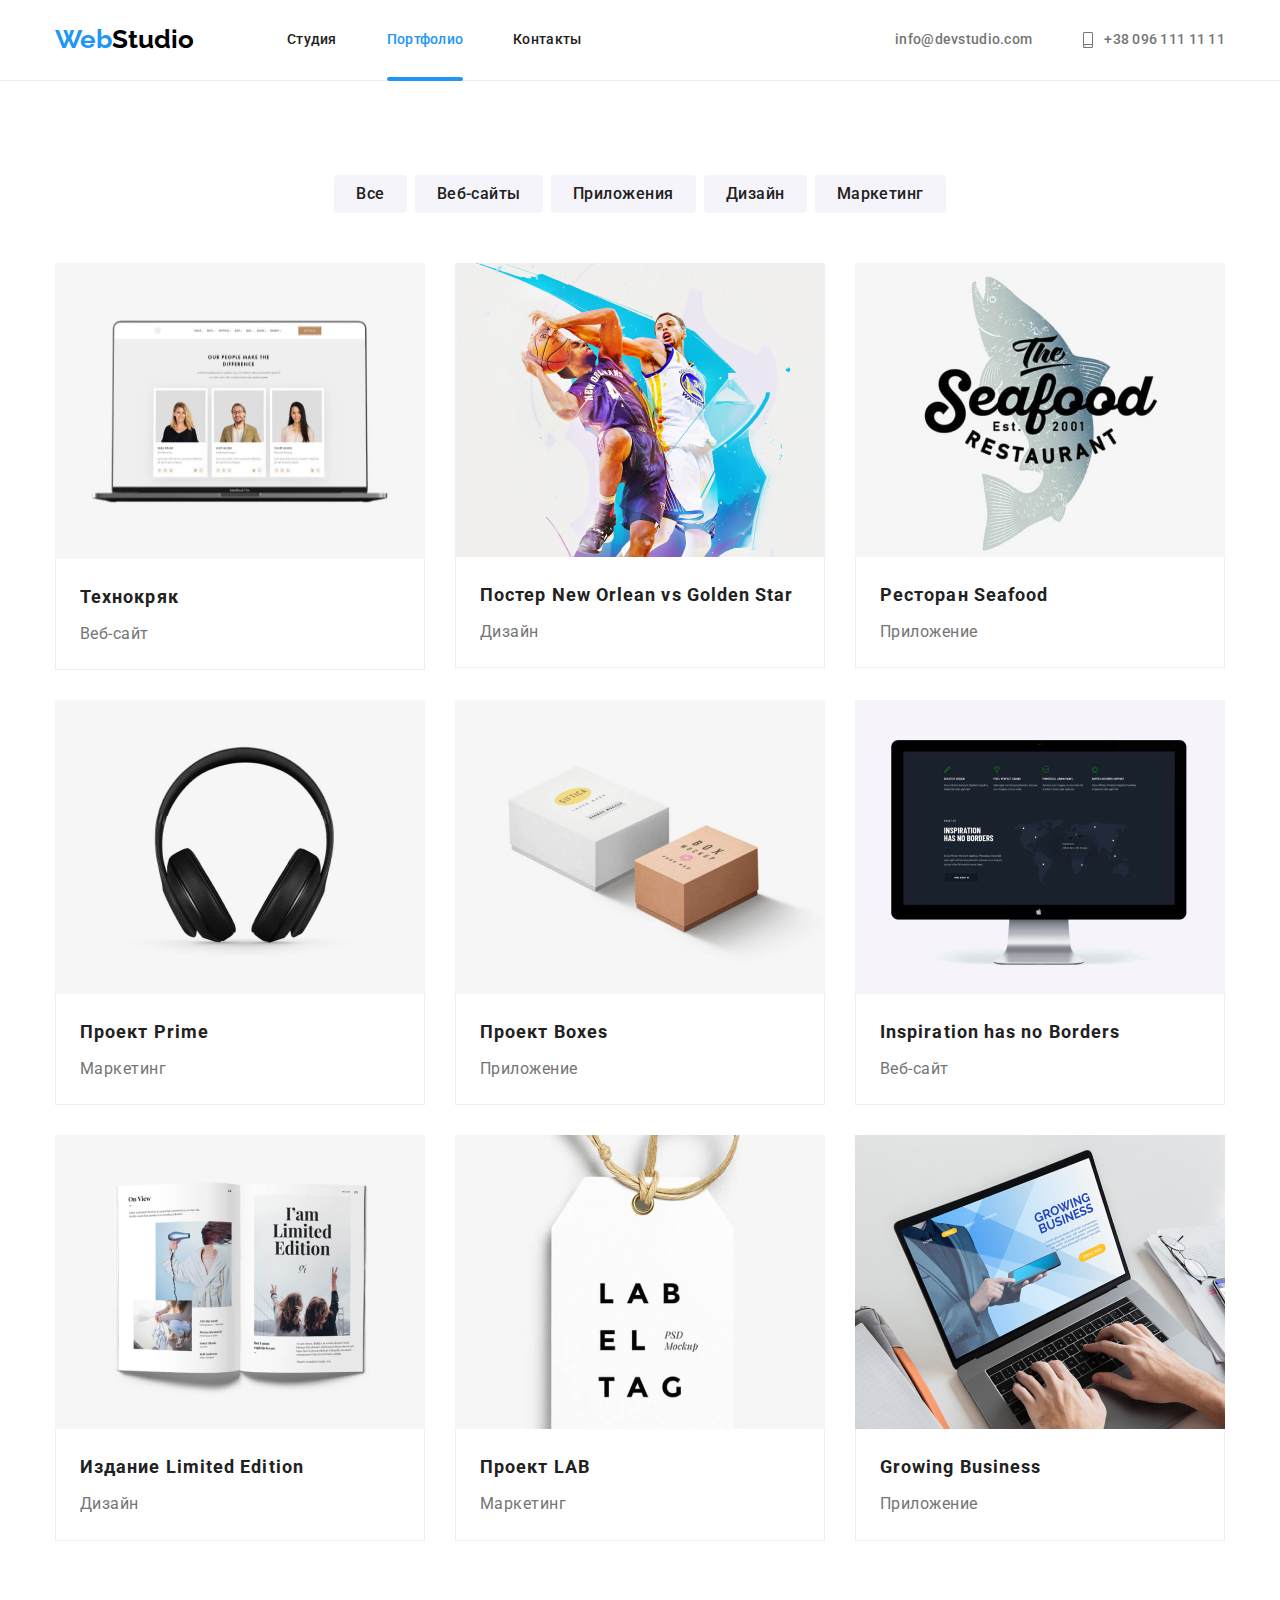
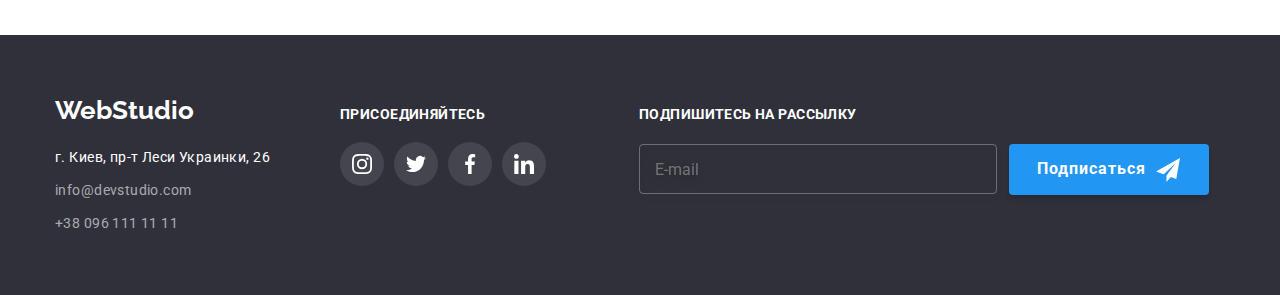
==== commit c884bbcd: "edits" ====
--- a/portfolio.html
+++ b/portfolio.html
@@ -16,27 +16,33 @@
   </head>
   <body>
     <header class="header">
-      <div class="container header-link">
-        <nav>
-          <a href="./index.html" class="logo"><span class="web-blue">Web</span>Studio</a>
-          <ul class="list site-nav">
-            <li class="item"><a href="./index.html" class="nav-link">Студия</a></li>
-            <li class="item"><a href="./portfolio.html" class="nav-link active">Портфолио</a></li>
-            <li class="item"><a href="@" class="nav-link">Контакты</a></li>
+      <div class="header__menu container">
+        <nav class="header__nav">
+          <a href="./index.html" class="header__logo"
+            ><span class="header__logo--blue">Web</span>Studio</a
+          >
+          <ul class="nav list--not-decoration">
+            <li class="nav__item">
+              <a href="./index.html" class="nav__link">Студия</a>
+            </li>
+            <li class="nav__item">
+              <a href="./portfolio.html" class="nav__link nav__link--active">Портфолио</a>
+            </li>
+            <li class="nav__item"><a href="@" class="nav__link">Контакты</a></li>
           </ul>
         </nav>
-        <ul class="list nav-contacts">
-          <li class="item">
-            <a href="mailto:info@devstudio.com" class="contacts header-email">
-              <svg class="icon-email" width="16" height="12">
+        <ul class="contacts list--not-decoration">
+          <li class="contacts__item">
+            <a href="mailto:info@devstudio.com" class="contacts__link">
+              <svg class="contacts__icon--email" width="16" height="12">
                 <use href="../goit-markup-hw-06/images/icons.svg#icon-icon-email"></use>
               </svg>
               info@devstudio.com
             </a>
           </li>
-          <li class="item">
-            <a href="tel:+380961111111" class="contacts header-phone"
-              ><svg class="icon-phone" width="12" height="16">
+          <li class="contacts__item">
+            <a href="tel:+380961111111" class="contacts__link"
+              ><svg class="contacts__icon--phone" width="12" height="16">
                 <use href="./images/icons.svg#icon-icon-phone"></use></svg
               >+38 096 111 11 11</a
             >
@@ -49,7 +55,7 @@
       <section class="portfolio">
         <div class="container">
           <h1 class="visually-hidden">Портфолио</h1>
-          <ul class="btn-list list">
+          <ul class="btn-list list--not-decoration">
             <li><button type="button" class="menu-batton">Все</button></li>
             <li><button type="button" class="menu-batton">Веб-сайты</button></li>
             <li><button type="button" class="menu-batton">Приложения</button></li>
@@ -57,7 +63,7 @@
             <li><button type="button" class="menu-batton">Маркетинг</button></li>
           </ul>
 
-          <ul class="portfolio-list list">
+          <ul class="portfolio-list list--not-decoration">
             <li class="portfolio-item">
               <a href="@" class="link-portfolio">
                 <div class="portfolio-content">
@@ -216,7 +222,7 @@
           <a href="./index.html" class="logo-footer"><span class="web-blue">Web</span>Studio</a>
           <address class="address-content">
             <p class="footer-address">г. Киев, пр-т Леси Украинки, 26</p>
-            <ul class="footer-contact list">
+            <ul class="footer-contact list--not-decoration">
               <li class="footer-email">
                 <a href="mailto:info@devstudio.com" class="email">info@devstudio.com</a>
               </li>
@@ -229,7 +235,7 @@
 
         <div class="icon-social-media">
           <h2 class="cta">Присоединяйтесь</h2>
-          <ul class="list icon-list">
+          <ul class="icon-list list--not-decoration">
             <li class="footer-icon-item">
               <a href="" class="footer-soc-link">
                 <svg class="footer-soc-icon" width="20" height="20">
--- a/css/styles.css
+++ b/css/styles.css
@@ -1,51 +1,6 @@
 body {
   font-family: 'Roboto';
   color: #757575;
-}
-
-:root {
-  --titles-text-color: #212121;
-  --main-text-color: #757575;
-  --accent-text-color: #2196f3;
-}
-
-.container {
-  width: 1200px;
-  padding: 0 15px;
-  margin: 0 auto;
-}
-
-/* --------------------------HEADER--------------------------- */
-
-.header {
-  border-bottom: 1px solid #ececec;
-  background: #ffffff;
-}
-
-.logo {
-  font-family: 'Raleway';
-  font-style: normal;
-  font-weight: 700;
-  font-size: 26px;
-  line-height: 1.9;
-  color: #000000;
-  text-decoration: none;
-  margin-right: 93px;
-}
-
-.web-blue {
-  font-family: 'Raleway';
-  font-style: normal;
-  font-weight: 700;
-  font-size: 26px;
-  line-height: 1.9;
-  color: var(--accent-text-color);
-}
-
-.list {
-  list-style: none;
-  margin: 0;
-  padding: 0;
 }
 
 img {
@@ -60,21 +15,67 @@
   margin-bottom: 0;
 }
 
-.site-nav {
+.list--not-decoration {
+  list-style: none;
+  margin: 0;
+  padding: 0;
+}
+
+:root {
+  --titles-text-color: #212121;
+  --main-text-color: #757575;
+  --accent-text-color: #2196f3;
+}
+
+.container {
+  width: 1200px;
+  padding: 0 15px;
+  margin: 0 auto;
+}
+
+/* --------------------------HEADER--------------------------- */
+
+.header {
+  border-bottom: 1px solid #ececec;
+  background: #ffffff;
+}
+
+.header__menu {
+  display: flex;
+}
+
+.header__logo {
+  font-family: 'Raleway';
+  font-style: normal;
+  font-weight: 700;
+  font-size: 26px;
+  line-height: 1.9;
+  color: #000000;
+  text-decoration: none;
+  margin-right: 93px;
+}
+
+.header__logo--blue {
+  font-family: 'Raleway';
+  font-style: normal;
+  font-weight: 700;
+  font-size: 26px;
+  line-height: 1.9;
+  color: var(--accent-text-color);
+}
+
+.nav {
   display: flex;
   padding-left: 0;
-}
-
-.nav-content {
+  gap: 50px;
+}
+
+.contacts {
   display: flex;
   align-items: center;
 }
 
-.site-nav {
-  gap: 50px;
-}
-
-.nav-link {
+.nav__link {
   font-weight: 500;
   font-size: 14px;
   line-height: 1.1;
@@ -88,19 +89,19 @@
   transition: color 250ms cubic-bezier(0.4, 0, 0.2, 1);
 }
 
-.nav-link:hover {
+.nav__link:hover {
   color: var(--accent-text-color);
 }
-.nav-link:focus {
+.nav__link:focus {
   color: var(--accent-text-color);
 }
 
-.active {
+.nav__link--active {
   color: var(--accent-text-color);
   position: relative;
 }
 
-.active::after {
+.nav__link--active::after {
   content: '';
   width: 100%;
   height: 4px;
@@ -112,27 +113,27 @@
   position: absolute;
 }
 
-.nav-contacts {
+.contacts {
   display: flex;
   margin-left: auto;
   gap: 50px;
 }
 
-nav {
+.header__nav {
   display: flex;
   align-items: center;
 }
 
-.icon-phone {
+.contacts__icon--phone {
   margin-right: 10px;
   fill: currentColor;
 }
 
-.icon-email {
+.contacts__icon--email {
   margin-right: 10px;
   fill: currentColor;
 }
-.contacts {
+.contacts__link {
   font-weight: 500;
   font-size: 14px;
   line-height: 1.1;
@@ -148,16 +149,12 @@
   transition: color 250ms cubic-bezier(0.4, 0, 0.2, 1);
 }
 
-.contacts:hover {
+.contacts__link:hover {
   color: var(--accent-text-color);
 }
 
-.contacts:focus {
+.contacts__link:focus {
   color: var(--accent-text-color);
-}
-
-.header-link {
-  display: flex;
 }
 
 /* --------------------------HERO--------------------------- */
@@ -822,7 +819,7 @@
 .form-modal {
   text-align: center;
   width: 528px;
-  min-height: 581px;
+  height: 581px;
 }
 
 .form-title {
@@ -879,6 +876,7 @@
   border: 1px solid rgba(33, 33, 33, 0.2);
   border-radius: 4px;
   width: 448px;
+  height: 40px;
   color: var(--main-text-color);
   outline: none;
 
@@ -892,7 +890,7 @@
 .form-list label {
   margin-bottom: 4px;
   font-size: 12px;
-  line-height: 1.7;
+  line-height: 1.17;
 
   letter-spacing: 0.01em;
 
@@ -928,6 +926,7 @@
 .text-checkbox {
   display: flex;
   align-items: center;
+  justify-content: center;
 }
 
 .text-checkbox span {
@@ -945,6 +944,10 @@
   fill: transparent;
 }
 
+.input-check:focus-within + .text-checkbox span {
+  border: 2px solid var(--accent-text-color);
+}
+
 .input-check:checked + .text-checkbox span {
   background-color: var(--accent-text-color);
   border: none;
@@ -953,6 +956,10 @@
 
 .input-check:checked + .text-checkbox .icon-check {
   fill: #ffffff;
+}
+
+.input-check:focus-within {
+  border: var(--accent-text-color);
 }
 
 /* .text-checkbox {
@@ -1000,6 +1007,7 @@
   border: none;
   margin-top: 30px;
   color: #ffffff;
+  line-height: 1.88;
 
   transition: background 250ms cubic-bezier(0.4, 0, 0.2, 1);
 }
